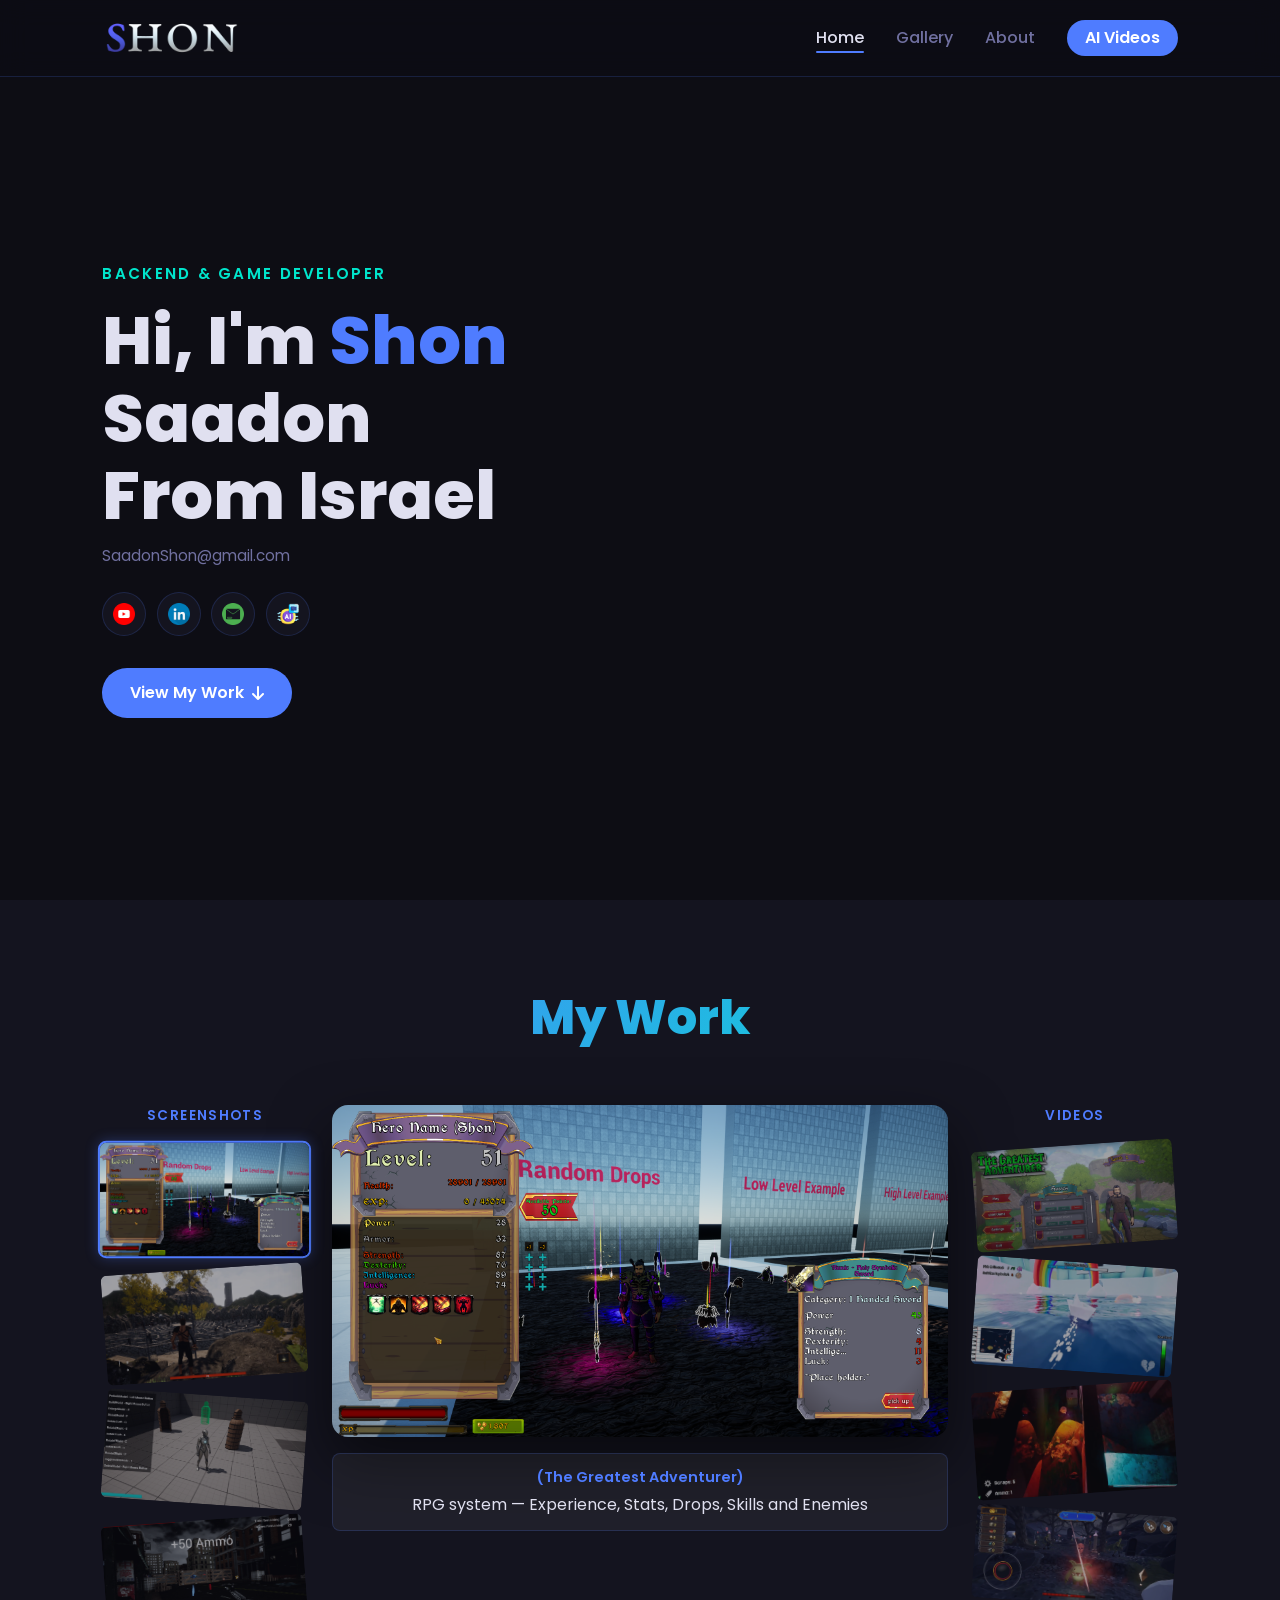
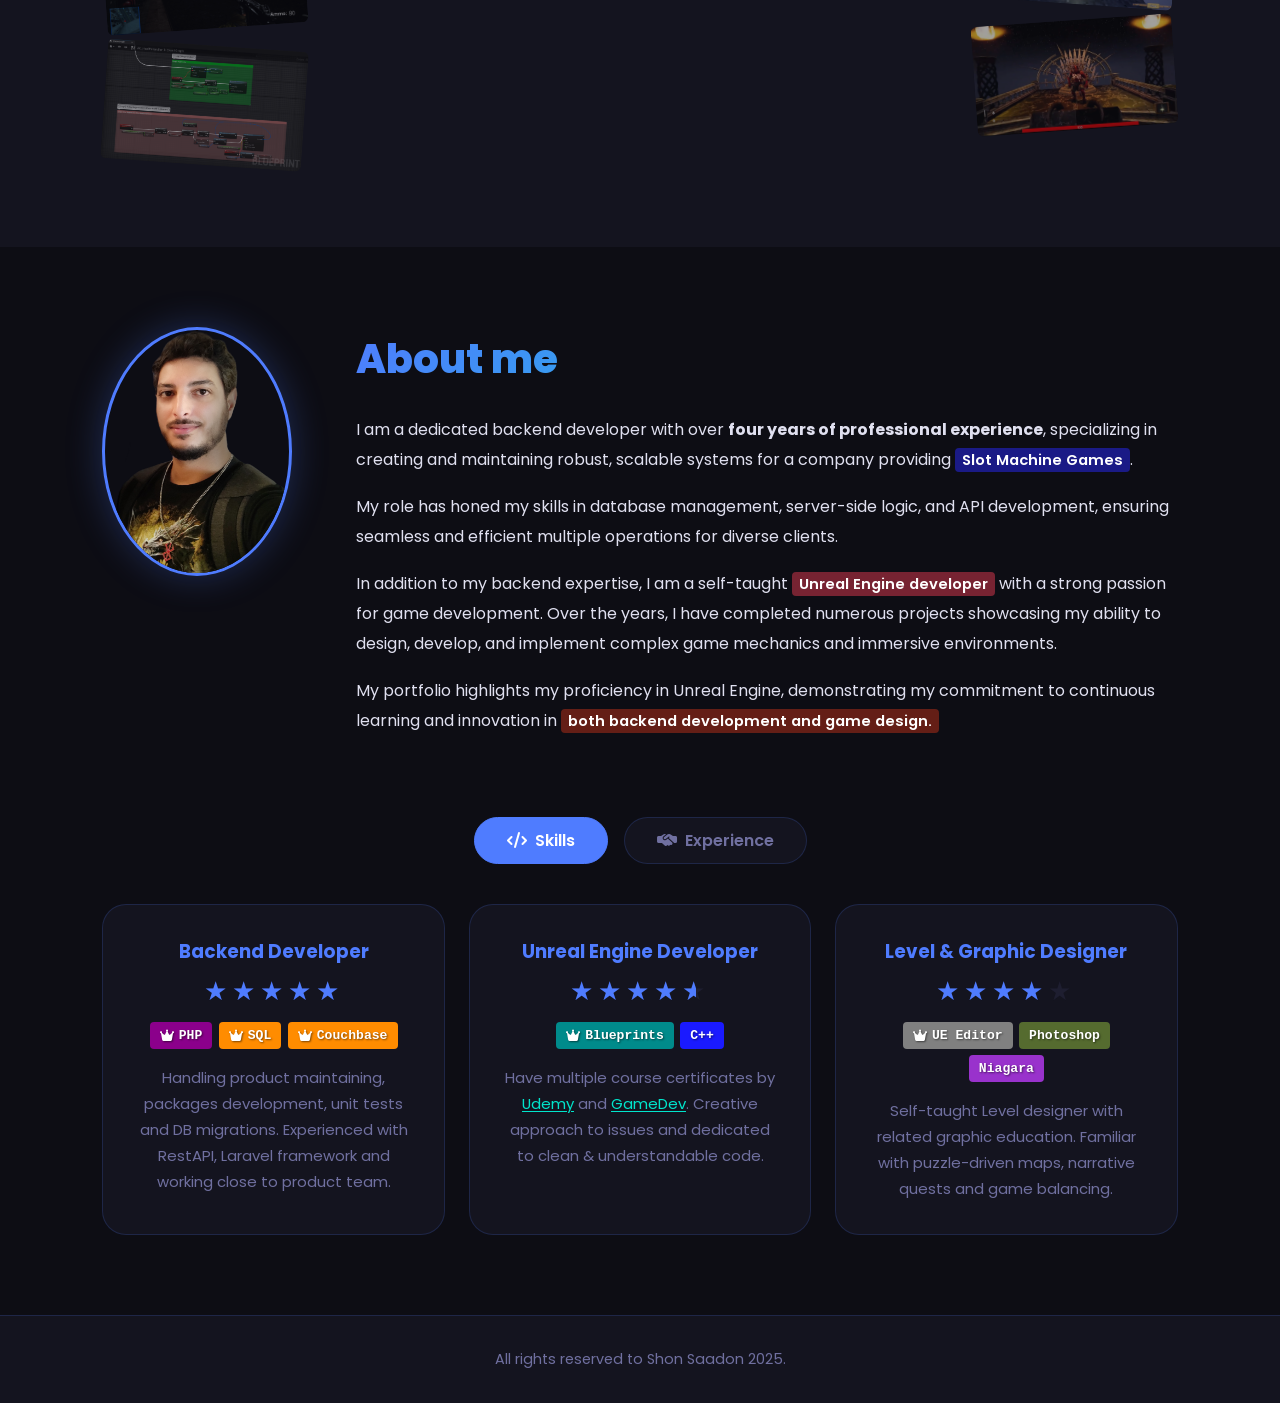
==== V2/index.html @ 9cfc6b33 "Add V2 site: HTML, styles, and scripts Introduce a new V2 version of the site: adds homepage and vid" ====
<!DOCTYPE html>
<html lang="en">
<head>
  <meta charset="UTF-8">
  <meta name="viewport" content="width=device-width, initial-scale=1.0">
  <meta name="description" content="Shon Saadon — Backend & Game Developer from Israel. PHP, SQL, Unreal Engine 5.">
  <meta property="og:title" content="Shon Saadon | Developer">
  <meta property="og:description" content="Backend & Game Developer from Israel. PHP, SQL, UE5.">
  <meta property="og:type" content="website">
  <title>Shon Saadon</title>
  <link rel="icon" href="../images/Shon.png" type="image/png">
  <link rel="preconnect" href="https://fonts.googleapis.com">
  <link rel="preconnect" href="https://fonts.gstatic.com" crossorigin>
  <link rel="stylesheet" href="https://cdnjs.cloudflare.com/ajax/libs/font-awesome/6.5.1/css/all.min.css">
  <link rel="stylesheet" href="styles/tokens.css">
  <link rel="stylesheet" href="styles/base.css">
  <link rel="stylesheet" href="styles/nav.css">
  <link rel="stylesheet" href="styles/main.css">
</head>
<body>

  <!-- ── Navigation ────────────────────────────────────────── -->
  <header class="site-header">
    <nav class="nav">
      <a href="#home" class="nav-logo" aria-label="Home">
        <img src="../images/Shon.png" alt="Shon Saadon">
      </a>
      <ul class="nav-links" id="nav-links">
        <li><a href="#home"    class="nav-link active">Home</a></li>
        <li><a href="#gallery" class="nav-link">Gallery</a></li>
        <li><a href="#about"   class="nav-link">About</a></li>
        <li><a href="videosindex.html" class="nav-link nav-link--cta">AI Videos</a></li>
      </ul>
      <button class="nav-hamburger" id="nav-hamburger" aria-label="Toggle menu" aria-expanded="false">
        <span></span><span></span><span></span>
      </button>
    </nav>
  </header>

  <!-- ── Hero ──────────────────────────────────────────────── -->
  <section class="hero" id="home">
    <div class="hero-bg">
      <video autoplay muted loop playsinline class="hero-video">
        <source src="../videos/portfoliovideo.mp4" type="video/mp4">
      </video>
      <div class="hero-overlay"></div>
    </div>
    <div class="hero-content">
      <p class="hero-tagline">Backend &amp; Game Developer</p>
      <h1>Hi, I'm <span class="highlight">Shon</span> Saadon<br>From Israel</h1>
      <p class="hero-email">SaadonShon@gmail.com</p>
      <div class="hero-links">
        <a href="https://www.youtube.com/channel/UC5xQic2_Pf9E9gQMgsCfifQ"
           target="_blank" rel="noopener" class="hero-social" aria-label="YouTube">
          <img src="../images/youtube.png" alt="">
        </a>
        <a href="https://www.linkedin.com/in/shon-saadon-a71077217/"
           target="_blank" rel="noopener" class="hero-social" aria-label="LinkedIn">
          <img src="../images/social.png" alt="">
        </a>
        <a href="mailto:SaadonShon@gmail.com" class="hero-social" aria-label="Email">
          <img src="../images/email.png" alt="">
        </a>
        <a href="videosindex.html" class="hero-social" aria-label="AI Video Creator">
          <img src="../images/ai.png" alt="">
        </a>
      </div>
      <a href="#gallery" class="btn btn-primary">
        View My Work <i class="fa-solid fa-arrow-down"></i>
      </a>
    </div>
  </section>

  <main>

    <!-- ── Gallery ─────────────────────────────────────────── -->
    <section id="gallery" class="section gallery-section">
      <div class="section-header">
        <h2 class="section-title">My Work</h2>
      </div>
      <div class="gallery">

        <!-- Left: image thumbnails -->
        <div class="gallery-images">
          <h3 class="gallery-col-title">Screenshots</h3>
          <div class="thumb-list">
            <img src="../images/dropsystemandskills.png"
                 alt="Levels &amp; Stats + Drops + Skills"
                 data-caption="&lt;span&gt;(The Greatest Adventurer)&lt;/span&gt;&lt;br&gt;RPG system — Experience, Stats, Drops, Skills and Enemies"
                 class="thumb active-thumb">
            <img src="../images/leveldesign.png"
                 alt="Full Game creation"
                 data-caption="&lt;span&gt;(The Return Of Rakshasa)&lt;/span&gt;&lt;br&gt;Full Game creation include logic and level design"
                 class="thumb">
            <img src="../images/buildingmodule.jpg"
                 alt="Module creation expertise"
                 data-caption="&lt;span&gt;(In Game Build Module)&lt;/span&gt;&lt;br&gt;Module creation expertise with UE guidelines"
                 class="thumb">
            <img src="../images/shooter.jpg"
                 alt="Shooter project"
                 data-caption="&lt;span&gt;(Shooter Minigame)&lt;/span&gt;&lt;br&gt;End to end project with limited timeframe"
                 class="thumb">
            <img src="../images/cleanblueprints.png"
                 alt="Blueprint example"
                 data-caption="&lt;span&gt;(Health Module)&lt;/span&gt;&lt;br&gt;High Blueprint readability and maintainability"
                 class="thumb">
          </div>
        </div>

        <!-- Centre: stage -->
        <div class="gallery-stage">
          <figure id="stage-image">
            <img id="stage-img" src="../images/dropsystemandskills.png" alt="Levels &amp; Stats + Drops + Skills">
            <figcaption id="stage-caption">
              <span>(The Greatest Adventurer)</span>
              RPG system — Experience, Stats, Drops, Skills and Enemies
            </figcaption>
          </figure>
          <iframe id="stage-video" class="stage-hidden" src="" scrolling="no"
                  frameborder="0" allowfullscreen title="Project video"></iframe>
        </div>

        <!-- Right: video thumbnails -->
        <div class="gallery-videos">
          <h3 class="gallery-col-title">Videos</h3>
          <div class="thumb-list">
            <img src="../images/greatestvideo1.png"
                 alt="The Greatest Adventurer"
                 data-embed="https://www.youtube.com/embed/KHVbWNFR2Iw?si=oTSYHnhABgaZOiDu"
                 class="thumb">
            <img src="../images/homesailors.png"
                 alt="GGJ 2025"
                 data-embed="https://www.linkedin.com/embed/feed/update/urn:li:ugcPost:7289190521606987777?compact=1"
                 class="thumb">
            <img src="../images/patrolnomore.png"
                 alt="Patrol mini game"
                 data-embed="https://www.linkedin.com/embed/feed/update/urn:li:ugcPost:7232137525807468544?compact=1"
                 class="thumb">
            <img src="../images/clicker.png"
                 alt="Mobile Clicker game"
                 data-embed="https://www.linkedin.com/embed/feed/update/urn:li:ugcPost:7229507655843610624?compact=1"
                 class="thumb">
            <img src="../images/raksahsavideo2.png"
                 alt="The Return of Rakshasa"
                 data-embed="https://www.youtube.com/embed/f2A1ewqIwRc?si=0_XW1tnY7ojM4NKH"
                 class="thumb">
          </div>
        </div>

      </div>
    </section>

    <!-- ── About ───────────────────────────────────────────── -->
    <section id="about" class="section about-section">

      <div class="about-header">
        <img src="../images/solophoto.png" alt="Shon Saadon" class="about-photo">
        <div class="about-text-block">
          <h2>About me</h2>
          <p class="about-text">
            I am a dedicated backend developer with over <strong>four years of professional experience</strong>,
            specializing in creating and maintaining robust, scalable systems for a company providing
            <span class="label label-code">Slot Machine Games</span>.
          </p>
          <p class="about-text">
            My role has honed my skills in database management, server-side logic, and API development,
            ensuring seamless and efficient multiple operations for diverse clients.
          </p>
          <p class="about-text">
            In addition to my backend expertise, I am a self-taught
            <span class="label label-gamedesign">Unreal Engine developer</span> with a strong passion for
            game development. Over the years, I have completed numerous projects showcasing my ability to
            design, develop, and implement complex game mechanics and immersive environments.
          </p>
          <p class="about-text">
            My portfolio highlights my proficiency in Unreal Engine, demonstrating my commitment to
            continuous learning and innovation in
            <span class="label label-leveldesign">both backend development and game design.</span>
          </p>
        </div>
      </div>

      <!-- Tab buttons -->
      <div class="tabs">
        <button class="tab-btn active" data-tab="skills">
          <i class="fa-solid fa-code"></i> Skills
        </button>
        <button class="tab-btn" data-tab="experience">
          <i class="fa-solid fa-handshake-simple"></i> Experience
        </button>
      </div>

      <!-- Skills tab -->
      <div id="skills" class="tab-content active">
        <div class="skills-grid">

          <article class="skill-card">
            <h3>Backend Developer</h3>
            <div class="stars" style="--rating: 5" aria-label="5 out of 5 stars">★★★★★</div>
            <div class="skill-tags">
              <span class="tag" style="--tag-color: darkmagenta"><i class="fa-solid fa-crown"></i> PHP</span>
              <span class="tag" style="--tag-color: darkorange"><i class="fa-solid fa-crown"></i> SQL</span>
              <span class="tag" style="--tag-color: darkorange"><i class="fa-solid fa-crown"></i> Couchbase</span>
            </div>
            <p>Handling product maintaining, packages development, unit tests and DB migrations.
               Experienced with RestAPI, Laravel framework and working close to product team.</p>
          </article>

          <article class="skill-card">
            <h3>Unreal Engine Developer</h3>
            <div class="stars" style="--rating: 4.5" aria-label="4.5 out of 5 stars">★★★★★</div>
            <div class="skill-tags">
              <span class="tag" style="--tag-color: darkcyan"><i class="fa-solid fa-crown"></i> Blueprints</span>
              <span class="tag" style="--tag-color: #1a1aff">C++</span>
            </div>
            <p>Have multiple course certificates by
               <a href="https://www.udemy.com/" target="_blank" rel="noopener">Udemy</a> and
               <a href="https://www.gamedev.tv/" target="_blank" rel="noopener">GameDev</a>.
               Creative approach to issues and dedicated to clean &amp; understandable code.</p>
          </article>

          <article class="skill-card">
            <h3>Level &amp; Graphic Designer</h3>
            <div class="stars" style="--rating: 4" aria-label="4 out of 5 stars">★★★★★</div>
            <div class="skill-tags">
              <span class="tag" style="--tag-color: grey"><i class="fa-solid fa-crown"></i> UE Editor</span>
              <span class="tag" style="--tag-color: darkolivegreen">Photoshop</span>
              <span class="tag" style="--tag-color: darkorchid">Niagara</span>
            </div>
            <p>Self-taught Level designer with related graphic education.
               Familiar with puzzle-driven maps, narrative quests and game balancing.</p>
          </article>

        </div>
      </div>

      <!-- Experience tab -->
      <div id="experience" class="tab-content">
        <div class="timeline">

          <article class="timeline-item">
            <div class="timeline-icon"><i class="fa-solid fa-location-pin"></i></div>
            <div class="timeline-body">
              <h4>Technion</h4>
              <p class="timeline-role">Software Practitioner</p>
              <p class="timeline-date">10/2020 — 09/2021</p>
              <p>Private lessons in various courses, including Java, React and Boolean.</p>
            </div>
          </article>

          <article class="timeline-item">
            <div class="timeline-icon"><i class="fa-solid fa-location-pin"></i></div>
            <div class="timeline-body">
              <h4>Machava Tova</h4>
              <p class="timeline-role">EcoTech Teacher</p>
              <p class="timeline-date">12/2020 — 08/2021</p>
              <p>Teaching 15–18 year old students JavaScript, HTML and CSS (Ecommerce).</p>
            </div>
          </article>

          <article class="timeline-item">
            <div class="timeline-icon"><i class="fa-solid fa-location-pin"></i></div>
            <div class="timeline-body">
              <h4>Afcon</h4>
              <p class="timeline-role">Simplex Programmer</p>
              <p class="timeline-date">11/2021 — 02/2022</p>
              <p>Building equations for handling fire sensors and flow switches to activate auto extinguishers.</p>
            </div>
          </article>

          <article class="timeline-item">
            <div class="timeline-icon"><i class="fa-solid fa-location-pin"></i></div>
            <div class="timeline-body">
              <h4>Bylith</h4>
              <p class="timeline-role">Backend Developer</p>
              <p class="timeline-date">02/2022 — 09/2024</p>
              <p>PHP backend Developer. Handle databases, server logic, and application integration.</p>
            </div>
          </article>

          <article class="timeline-item timeline-item--current">
            <div class="timeline-icon"><i class="fa-solid fa-location-pin"></i></div>
            <div class="timeline-body">
              <h4>Sciplay</h4>
              <p class="timeline-role">Server Engineer</p>
              <p class="timeline-date">09/2024 — Current <span class="badge-current">Now</span></p>
              <p>Creating features &amp; game logics, endpoints, tools and handling SQL / Couchbase documents.</p>
            </div>
          </article>

          <article class="timeline-item timeline-item--current">
            <div class="timeline-icon"><i class="fa-solid fa-location-pin"></i></div>
            <div class="timeline-body">
              <h4>Freelance</h4>
              <p class="timeline-role">UE5 Developer</p>
              <p class="timeline-date">2020 — Forever <span class="badge-current">Now</span></p>
              <p>Creating what I love.</p>
            </div>
          </article>

        </div>
      </div>

    </section>

  </main>

  <footer class="site-footer">
    <p>All rights reserved to Shon Saadon 2025.</p>
  </footer>

  <script src="script.js"></script>
</body>
</html>
---- V2/styles/tokens.css ----
:root {
  --color-bg:        #0d0d14;
  --color-surface:   #14141f;
  --color-surface-2: #1e1e30;
  --color-border:    rgba(79, 124, 255, 0.18);

  --color-primary:   #4f7cff;
  --color-accent:    #00e5cc;
  --color-highlight: #ff4fcb;

  --color-text:      #e0e0f0;
  --color-muted:     #7070a0;

  --font-sans: 'Poppins', 'Segoe UI', Tahoma, Geneva, Verdana, sans-serif;
  --font-mono: 'Courier New', Courier, monospace;

  --radius-sm:   8px;
  --radius-md:   16px;
  --radius-lg:   24px;
  --radius-full: 9999px;

  --ease:            cubic-bezier(0.4, 0, 0.2, 1);
  --transition:      0.3s var(--ease);
  --transition-slow: 0.6s var(--ease);
}
---- V2/styles/base.css ----
@import url('https://fonts.googleapis.com/css2?family=Poppins:wght@300;400;500;600;700;800;900&display=swap');

*, *::before, *::after {
  margin: 0;
  padding: 0;
  box-sizing: border-box;
}

html { scroll-behavior: smooth; }

body {
  font-family: var(--font-sans);
  background: var(--color-bg);
  color: var(--color-text);
  line-height: 1.6;
  overflow-x: hidden;
}

img { max-width: 100%; display: block; }
a   { color: inherit; text-decoration: none; }

::-webkit-scrollbar { width: 8px; }
::-webkit-scrollbar-track { background: var(--color-bg); }
::-webkit-scrollbar-thumb {
  background: linear-gradient(180deg, var(--color-primary), var(--color-accent));
  border-radius: 4px;
}

:focus-visible {
  outline: 2px solid var(--color-primary);
  outline-offset: 3px;
  border-radius: 2px;
}

@media (prefers-reduced-motion: reduce) {
  *, *::before, *::after {
    animation-duration: 0.01ms !important;
    animation-iteration-count: 1 !important;
    transition-duration: 0.01ms !important;
  }
}

.section {
  padding: 5rem 8%;
}

@media (max-width: 768px) {
  .section { padding: 3rem 5%; }
}

.btn {
  display: inline-flex;
  align-items: center;
  gap: 0.5rem;
  padding: 0.75rem 1.75rem;
  border-radius: var(--radius-full);
  font-family: var(--font-sans);
  font-size: 1rem;
  font-weight: 600;
  cursor: pointer;
  border: none;
  transition: var(--transition);
  text-decoration: none;
}

.btn-primary {
  background: var(--color-primary);
  color: #fff;
}

.btn-primary:hover {
  background: #3d6bff;
  transform: translateY(-2px);
  box-shadow: 0 8px 24px rgba(79, 124, 255, 0.4);
}
---- V2/styles/nav.css ----
.site-header {
  position: fixed;
  top: 0;
  left: 0;
  right: 0;
  z-index: 100;
  background: rgba(13, 13, 20, 0.85);
  backdrop-filter: blur(14px);
  -webkit-backdrop-filter: blur(14px);
  border-bottom: 1px solid var(--color-border);
  transition: var(--transition);
}

.nav {
  display: flex;
  align-items: center;
  justify-content: space-between;
  padding: 0.75rem 8%;
  max-width: 1400px;
  margin: 0 auto;
}

.nav-logo img {
  height: 52px;
  width: auto;
}

.nav-links {
  display: flex;
  list-style: none;
  gap: 2rem;
  align-items: center;
}

.nav-link {
  color: var(--color-muted);
  font-size: 1rem;
  font-weight: 500;
  transition: var(--transition);
  position: relative;
  padding-bottom: 4px;
}

.nav-link::after {
  content: '';
  position: absolute;
  bottom: 0;
  left: 0;
  width: 0;
  height: 2px;
  background: var(--color-primary);
  border-radius: 1px;
  transition: var(--transition);
}

.nav-link:hover,
.nav-link.active {
  color: var(--color-text);
}

.nav-link:hover::after,
.nav-link.active::after {
  width: 100%;
}

.nav-link--cta {
  background: var(--color-primary);
  color: #fff !important;
  padding: 0.4rem 1.1rem;
  border-radius: var(--radius-full);
  font-weight: 600;
}

.nav-link--cta::after { display: none; }

.nav-link--cta:hover {
  background: #3d6bff;
  transform: translateY(-1px);
  box-shadow: 0 4px 14px rgba(79, 124, 255, 0.45);
}

/* Hamburger */
.nav-hamburger {
  display: none;
  flex-direction: column;
  gap: 5px;
  cursor: pointer;
  background: none;
  border: none;
  padding: 6px;
  border-radius: var(--radius-sm);
}

.nav-hamburger span {
  display: block;
  width: 24px;
  height: 2px;
  background: var(--color-text);
  border-radius: 2px;
  transition: var(--transition);
}

.nav-hamburger.open span:nth-child(1) { transform: translateY(7px) rotate(45deg); }
.nav-hamburger.open span:nth-child(2) { opacity: 0; transform: scaleX(0); }
.nav-hamburger.open span:nth-child(3) { transform: translateY(-7px) rotate(-45deg); }

@media (max-width: 768px) {
  .nav-hamburger { display: flex; }

  .nav-links {
    position: absolute;
    top: 100%;
    left: 0;
    right: 0;
    flex-direction: column;
    align-items: flex-start;
    background: rgba(13, 13, 20, 0.97);
    backdrop-filter: blur(20px);
    padding: 1.5rem 8%;
    gap: 1.2rem;
    border-bottom: 1px solid var(--color-border);
    transform: translateY(-12px);
    opacity: 0;
    pointer-events: none;
    transition: var(--transition);
  }

  .nav-links.open {
    transform: translateY(0);
    opacity: 1;
    pointer-events: all;
  }
}
---- V2/styles/main.css ----
/* ============================================================
   HERO
   ============================================================ */
.hero {
  position: relative;
  min-height: 100vh;
  display: flex;
  align-items: center;
  overflow: hidden;
  padding: 0 8%;
}

.hero-bg {
  position: absolute;
  inset: 0;
  z-index: 0;
}

.hero-video {
  position: absolute;
  top: 0;
  right: 0;
  width: 60%;
  height: 100%;
  object-fit: cover;
}

.hero-overlay {
  position: absolute;
  inset: 0;
  background: linear-gradient(
    to right,
    var(--color-bg) 32%,
    rgba(13, 13, 20, 0.7) 58%,
    transparent 100%
  );
}

.hero-content {
  position: relative;
  z-index: 2;
  max-width: 580px;
  padding-top: 5rem;
}

.hero-tagline {
  font-size: 0.95rem;
  color: var(--color-accent);
  font-weight: 600;
  letter-spacing: 0.15em;
  text-transform: uppercase;
  margin-bottom: 1rem;
}

.hero-content h1 {
  font-size: clamp(2.4rem, 5.5vw, 4.2rem);
  font-weight: 800;
  line-height: 1.15;
  margin-bottom: 0.6rem;
}

.highlight { color: var(--color-primary); }

.hero-email {
  font-size: 0.95rem;
  color: var(--color-muted);
  margin-bottom: 1.5rem;
}

.hero-links {
  display: flex;
  gap: 0.65rem;
  margin-bottom: 2rem;
  flex-wrap: wrap;
}

.hero-social {
  display: flex;
  align-items: center;
  justify-content: center;
  width: 44px;
  height: 44px;
  border-radius: 50%;
  background: var(--color-surface);
  border: 1px solid var(--color-border);
  transition: var(--transition);
}

.hero-social img {
  width: 22px;
  height: 22px;
  object-fit: contain;
  display: inline-block;
}

.hero-social:hover {
  border-color: var(--color-primary);
  background: rgba(79, 124, 255, 0.14);
  transform: translateY(-3px);
  box-shadow: 0 8px 20px rgba(79, 124, 255, 0.25);
}

@media (max-width: 768px) {
  .hero {
    justify-content: center;
    text-align: center;
    padding: 0 5%;
  }

  .hero-video {
    width: 100%;
    opacity: 0.25;
  }

  .hero-overlay {
    background: rgba(13, 13, 20, 0.72);
  }

  .hero-links { justify-content: center; }
}

/* ============================================================
   SHARED SECTION HEADER
   ============================================================ */
.section-header {
  text-align: center;
  margin-bottom: 3rem;
}

.section-title {
  font-size: clamp(2rem, 4vw, 3rem);
  font-weight: 800;
  background: linear-gradient(135deg, var(--color-primary), var(--color-accent));
  -webkit-background-clip: text;
  -webkit-text-fill-color: transparent;
  background-clip: text;
}

/* ============================================================
   GALLERY
   ============================================================ */
.gallery-section {
  background: var(--color-surface);
}

.gallery {
  display: grid;
  grid-template-columns: 1fr 3fr 1fr;
  gap: 1.5rem;
  align-items: start;
}

.gallery-col-title {
  text-align: center;
  color: var(--color-primary);
  font-size: 0.85rem;
  font-weight: 600;
  letter-spacing: 0.1em;
  text-transform: uppercase;
  margin-bottom: 1rem;
}

.thumb-list {
  display: flex;
  flex-direction: column;
  gap: 0.75rem;
}

.thumb-list .thumb {
  width: 100%;
  border-radius: var(--radius-sm);
  cursor: pointer;
  transition: var(--transition);
  opacity: 0.6;
  border: 2px solid transparent;
}

.thumb-list:hover .thumb:not(:hover):not(.active-thumb) {
  filter: blur(1px);
  opacity: 0.3;
}

.thumb-list .thumb:hover,
.thumb-list .thumb.active-thumb {
  opacity: 1;
  border-color: var(--color-primary);
  box-shadow: 0 0 12px rgba(79, 124, 255, 0.3);
  transform: rotate(0) scale(1.04) !important;
}

.gallery-images .thumb:nth-child(odd)  { transform: rotate(4deg); }
.gallery-images .thumb:nth-child(even) { transform: rotate(-4deg); }
.gallery-videos .thumb:nth-child(odd)  { transform: rotate(-4deg); }
.gallery-videos .thumb:nth-child(even) { transform: rotate(4deg); }

.gallery-stage {
  position: sticky;
  top: 80px;
  text-align: center;
}

.gallery-stage figure img {
  width: 100%;
  border-radius: var(--radius-md);
  box-shadow: 0 24px 60px rgba(0, 0, 0, 0.55);
}

.gallery-stage figcaption {
  margin-top: 1rem;
  background: rgba(255, 255, 255, 0.05);
  border-radius: var(--radius-sm);
  padding: 0.75rem 1rem;
  font-size: 1rem;
  line-height: 1.6;
  border: 1px solid var(--color-border);
}

.gallery-stage figcaption span {
  color: var(--color-primary);
  font-weight: 600;
  font-size: 0.9em;
  display: block;
  margin-bottom: 0.2rem;
}

.gallery-stage iframe {
  width: 100%;
  height: 600px;
  border-radius: var(--radius-md);
  border: none;
  display: block;
}

.stage-hidden { display: none !important; }

@media (max-width: 900px) {
  .gallery { grid-template-columns: 1fr; }

  .gallery-stage { position: static; }

  .thumb-list {
    flex-direction: row;
    overflow-x: auto;
    gap: 0.5rem;
    padding-bottom: 0.5rem;
    scroll-snap-type: x mandatory;
  }

  .thumb-list .thumb {
    width: 90px;
    flex-shrink: 0;
    scroll-snap-align: start;
    transform: none !important;
  }

  .gallery-stage iframe { height: 400px; }
}

/* ============================================================
   ABOUT
   ============================================================ */
.about-section {
  background: var(--color-bg);
}

.about-header {
  display: grid;
  grid-template-columns: auto 1fr;
  gap: 4rem;
  align-items: start;
  margin-bottom: 4rem;
}

.about-photo {
  width: 190px;
  border-radius: 50%;
  border: 3px solid var(--color-primary);
  box-shadow: 0 0 36px rgba(79, 124, 255, 0.28);
}

.about-text-block h2 {
  font-size: clamp(1.8rem, 3.5vw, 2.5rem);
  font-weight: 800;
  margin-bottom: 1.5rem;
  background: linear-gradient(135deg, var(--color-primary), var(--color-accent));
  -webkit-background-clip: text;
  -webkit-text-fill-color: transparent;
  background-clip: text;
}

.about-text {
  font-size: 1rem;
  line-height: 1.9;
  color: var(--color-text);
  margin-bottom: 1rem;
}

.label {
  display: inline;
  padding: 2px 7px;
  border-radius: 4px;
  font-weight: 600;
  font-size: 0.92em;
  color: #fff;
}
.label-code       { background: rgb(26, 26, 134); }
.label-gamedesign { background: rgb(119, 35, 50); }
.label-leveldesign{ background: rgb(100, 30, 22); }

@media (max-width: 768px) {
  .about-header {
    grid-template-columns: 1fr;
    gap: 2rem;
    text-align: center;
  }
  .about-photo {
    width: 140px;
    margin: 0 auto;
  }
}

/* ============================================================
   TABS
   ============================================================ */
.tabs {
  display: flex;
  justify-content: center;
  gap: 1rem;
  margin-bottom: 2.5rem;
}

.tab-btn {
  padding: 0.65rem 2rem;
  border-radius: var(--radius-full);
  font-family: var(--font-sans);
  font-size: 1rem;
  font-weight: 600;
  cursor: pointer;
  border: 1px solid var(--color-border);
  background: var(--color-surface);
  color: var(--color-muted);
  display: inline-flex;
  align-items: center;
  gap: 0.5rem;
  transition: var(--transition);
}

.tab-btn:hover {
  color: var(--color-text);
  border-color: var(--color-primary);
}

.tab-btn.active {
  background: var(--color-primary);
  color: #fff;
  border-color: var(--color-primary);
}

.tab-content { display: none; }

.tab-content.active {
  display: block;
  animation: tabFadeIn 0.35s var(--ease);
}

@keyframes tabFadeIn {
  from { opacity: 0; transform: translateY(10px); }
  to   { opacity: 1; transform: translateY(0); }
}

/* ============================================================
   SKILLS
   ============================================================ */
.skills-grid {
  display: grid;
  grid-template-columns: repeat(3, 1fr);
  gap: 1.5rem;
}

.skill-card {
  background: var(--color-surface);
  border: 1px solid var(--color-border);
  border-radius: var(--radius-lg);
  padding: 2rem;
  text-align: center;
  transition: var(--transition);
}

.skill-card:hover {
  border-color: var(--color-primary);
  box-shadow: 0 8px 32px rgba(79, 124, 255, 0.14);
  transform: translateY(-5px);
}

.skill-card h3 {
  font-size: 1.15rem;
  font-weight: 700;
  color: var(--color-primary);
  margin-bottom: 0.75rem;
}

/* CSS star rating via clip */
.stars {
  position: relative;
  display: inline-block;
  font-size: 1.6rem;
  letter-spacing: 5px;
  color: var(--color-surface-2);
  margin-bottom: 1.1rem;
  line-height: 1;
}

.stars::after {
  content: '★★★★★';
  position: absolute;
  inset: 0;
  color: var(--color-primary);
  overflow: hidden;
  width: calc(var(--rating) / 5 * 100%);
  white-space: nowrap;
  letter-spacing: inherit;
}

.skill-tags {
  display: flex;
  flex-wrap: wrap;
  justify-content: center;
  gap: 0.4rem;
  margin-bottom: 1rem;
}

.tag {
  display: inline-flex;
  align-items: center;
  gap: 4px;
  padding: 3px 10px;
  border-radius: 4px;
  font-family: var(--font-mono);
  font-size: 0.82rem;
  font-weight: 700;
  color: #fff;
  background: var(--tag-color, #333);
  text-shadow: 1px 1px 2px rgba(0, 0, 0, 0.5);
}

.skill-card > p {
  font-size: 0.93rem;
  color: var(--color-muted);
  line-height: 1.75;
}

.skill-card a {
  color: var(--color-accent);
  text-decoration: underline;
  text-underline-offset: 2px;
}

@media (max-width: 768px) {
  .skills-grid { grid-template-columns: 1fr; }
}

/* ============================================================
   EXPERIENCE TIMELINE
   ============================================================ */
.timeline {
  display: grid;
  grid-template-columns: repeat(3, 1fr);
  gap: 1.5rem;
}

.timeline-item {
  background: var(--color-surface);
  border: 1px solid var(--color-border);
  border-radius: var(--radius-lg);
  padding: 1.5rem;
  transition: var(--transition);
}

.timeline-item:hover {
  border-color: var(--color-primary);
  transform: translateY(-4px);
  box-shadow: 0 8px 24px rgba(79, 124, 255, 0.12);
}

.timeline-item--current {
  border-color: rgba(0, 229, 204, 0.35);
  background: linear-gradient(
    135deg,
    var(--color-surface) 0%,
    rgba(0, 229, 204, 0.05) 100%
  );
}

.timeline-item--current:hover {
  border-color: var(--color-accent);
  box-shadow: 0 8px 24px rgba(0, 229, 204, 0.15);
}

.timeline-icon {
  color: var(--color-primary);
  font-size: 1.1rem;
  margin-bottom: 0.6rem;
}

.timeline-item--current .timeline-icon { color: var(--color-accent); }

.timeline-body h4 {
  font-size: 1.05rem;
  font-weight: 700;
  color: var(--color-primary);
  margin-bottom: 0.2rem;
}

.timeline-item--current .timeline-body h4 { color: var(--color-accent); }

.timeline-role {
  font-size: 0.95rem;
  font-weight: 600;
  color: var(--color-text);
  margin-bottom: 0.2rem;
}

.timeline-date {
  font-size: 0.82rem;
  color: var(--color-muted);
  margin-bottom: 0.6rem;
}

.badge-current {
  display: inline-block;
  background: var(--color-accent);
  color: var(--color-bg);
  font-size: 0.65rem;
  font-weight: 700;
  padding: 1px 7px;
  border-radius: var(--radius-full);
  text-transform: uppercase;
  letter-spacing: 0.06em;
  vertical-align: middle;
  margin-left: 4px;
}

.timeline-body > p:last-child {
  font-size: 0.88rem;
  color: var(--color-muted);
  line-height: 1.65;
}

@media (max-width: 900px) {
  .timeline { grid-template-columns: repeat(2, 1fr); }
}

@media (max-width: 560px) {
  .timeline { grid-template-columns: 1fr; }
}

/* ============================================================
   FOOTER
   ============================================================ */
.site-footer {
  background: var(--color-surface);
  text-align: center;
  padding: 2rem 8%;
  border-top: 1px solid var(--color-border);
  color: var(--color-muted);
  font-size: 0.9rem;
}
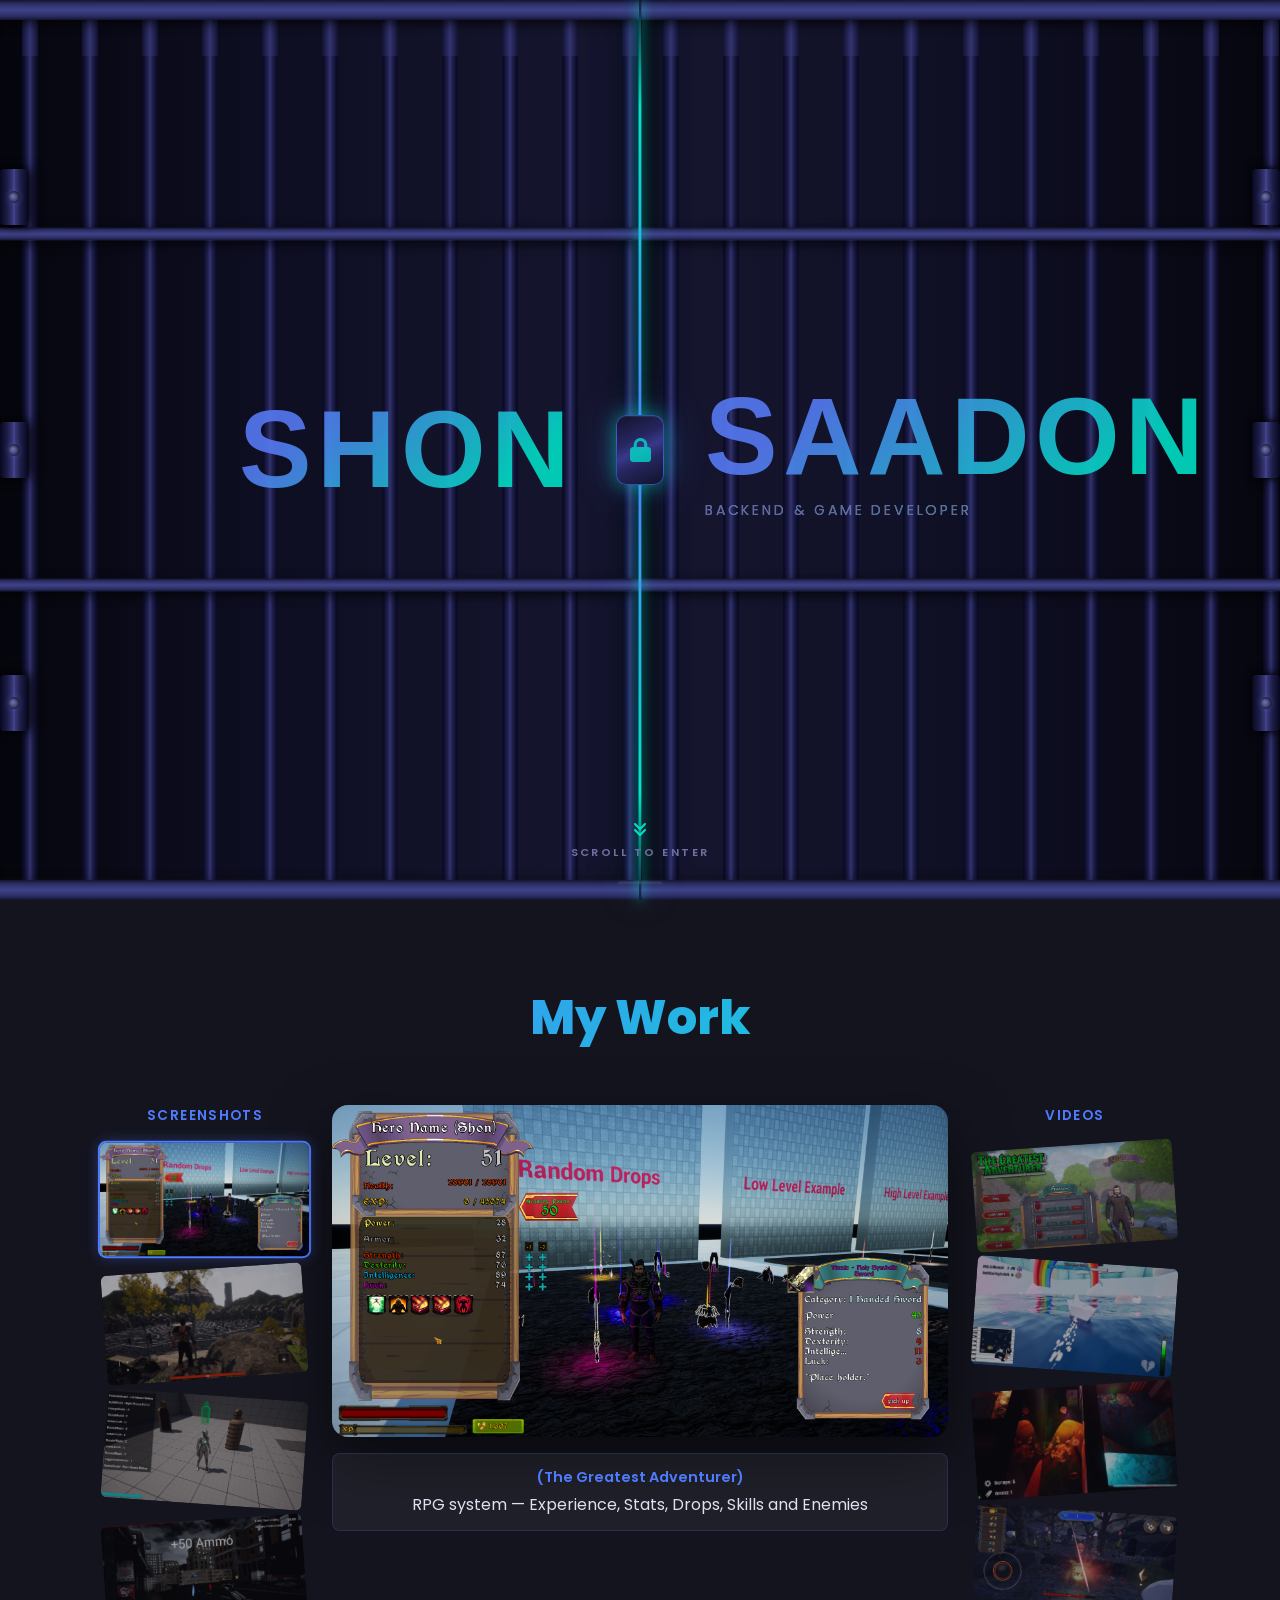
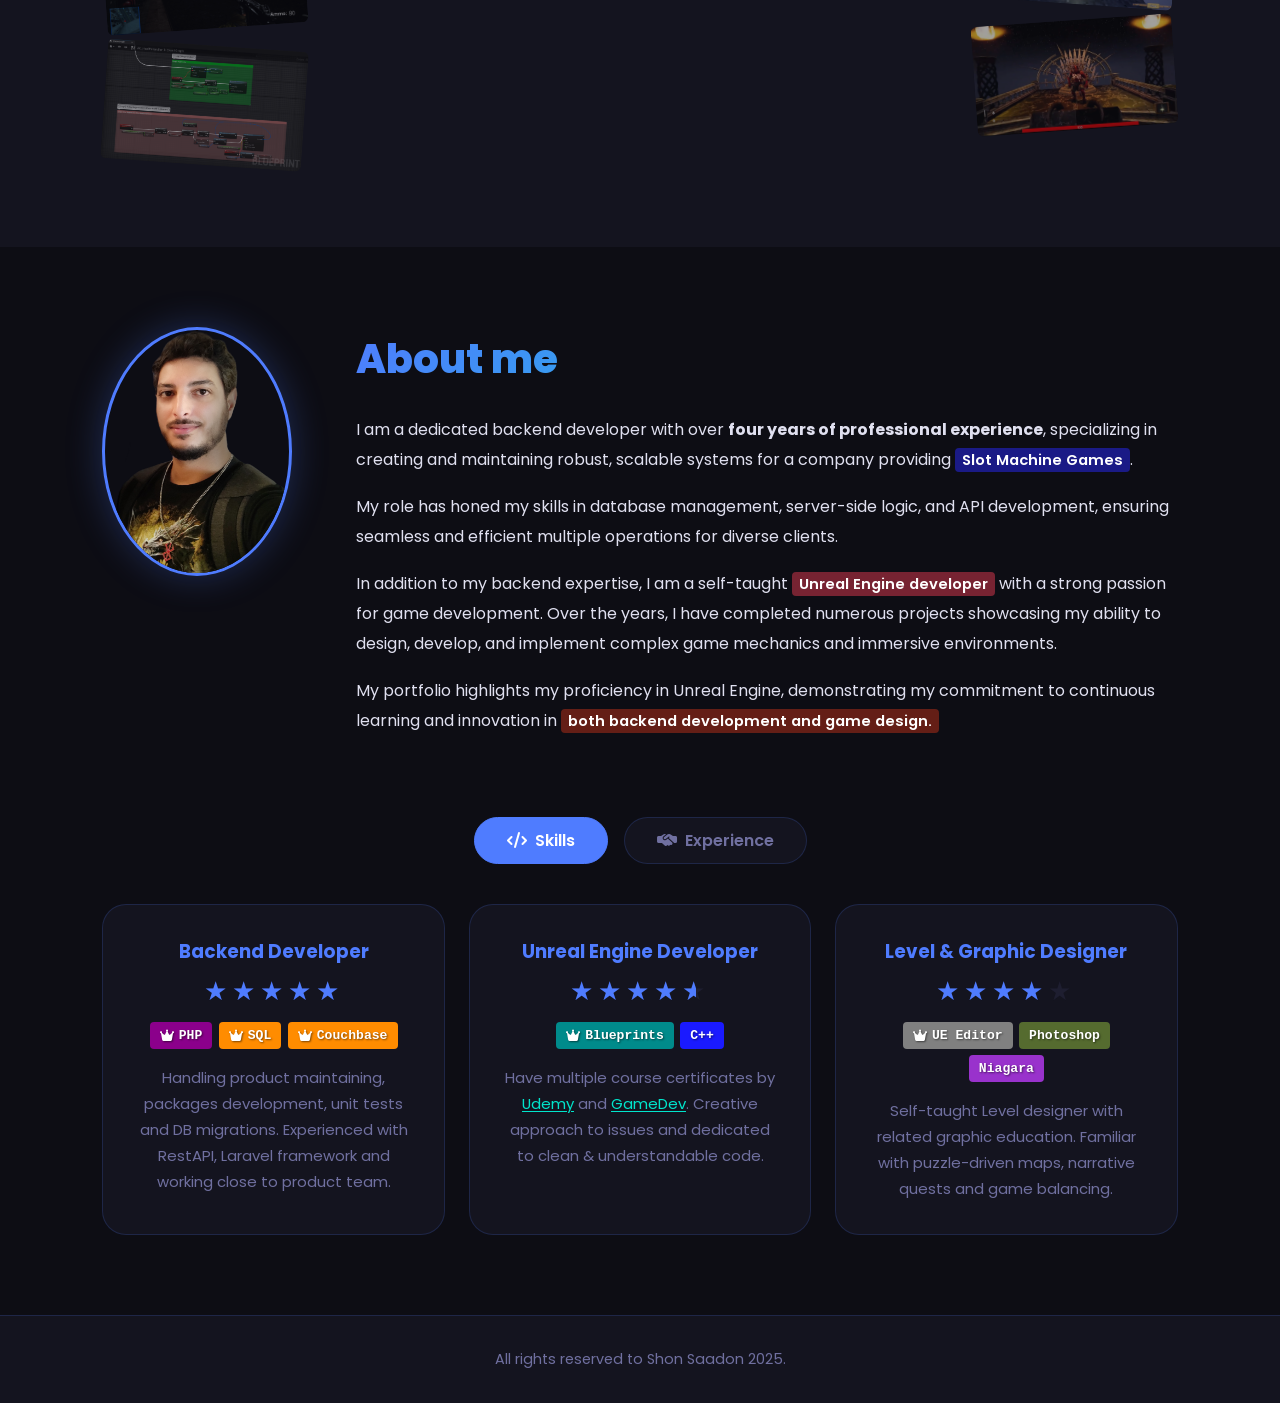
==== commit 717265da: "Add animated gate entry overlay Introduce a full-screen animated "gate" entry UI: add gate markup to" ====
--- a/V2/index.html
+++ b/V2/index.html
@@ -17,7 +17,63 @@
   <link rel="stylesheet" href="styles/nav.css">
   <link rel="stylesheet" href="styles/main.css">
 </head>
-<body>
+<body class="gate-active">
+
+  <!-- ── Gate ──────────────────────────────────────────────── -->
+  <div id="gate" aria-hidden="true">
+
+    <!-- Left door -->
+    <div class="gate-door gate-door--left">
+      <div class="gate-rail gate-rail--top"></div>
+      <div class="gate-rail gate-rail--a"></div>
+      <div class="gate-rail gate-rail--b"></div>
+      <div class="gate-rail gate-rail--bot"></div>
+      <div class="gate-hinges">
+        <div class="gate-hinge"></div>
+        <div class="gate-hinge"></div>
+        <div class="gate-hinge"></div>
+      </div>
+      <div class="gate-label gate-label--left">SHON</div>
+    </div>
+
+    <!-- Right door -->
+    <div class="gate-door gate-door--right">
+      <div class="gate-rail gate-rail--top"></div>
+      <div class="gate-rail gate-rail--a"></div>
+      <div class="gate-rail gate-rail--b"></div>
+      <div class="gate-rail gate-rail--bot"></div>
+      <div class="gate-hinges">
+        <div class="gate-hinge"></div>
+        <div class="gate-hinge"></div>
+        <div class="gate-hinge"></div>
+      </div>
+      <div class="gate-label gate-label--right">
+        <span>SAADON</span>
+        <p>Backend &amp; Game Developer</p>
+      </div>
+    </div>
+
+    <!-- Glowing seam + latch -->
+    <div class="gate-seam"></div>
+    <div class="gate-latch" id="gate-latch">
+      <div class="gate-latch-body">
+        <i class="fa-solid fa-lock"></i>
+      </div>
+    </div>
+
+    <!-- Scroll hint -->
+    <div class="gate-hint">
+      <div class="gate-hint-bar"></div>
+      <i class="fa-solid fa-angles-down"></i>
+      <span>Scroll to enter</span>
+    </div>
+
+    <!-- Progress -->
+    <div class="gate-progress-track">
+      <div class="gate-progress-fill" id="gate-progress-fill"></div>
+    </div>
+
+  </div>
 
   <!-- ── Navigation ────────────────────────────────────────── -->
   <header class="site-header">
--- a/V2/styles/main.css
+++ b/V2/styles/main.css
@@ -1,3 +1,372 @@
+/* ============================================================
+   GATE
+   ============================================================ */
+#gate {
+  position: fixed;
+  inset: 0;
+  z-index: 500;
+  display: flex;
+  perspective: 1800px;
+  cursor: ns-resize;
+}
+
+/* ── Doors ─────────────────────────────────────────────────── */
+.gate-door {
+  position: relative;
+  flex: 1;
+  height: 100%;
+  will-change: transform;
+  backface-visibility: hidden;
+  overflow: hidden;
+}
+
+.gate-door--left {
+  background: linear-gradient(90deg, #06060e 0%, #0e0e22 40%, #161630 100%);
+  transform-origin: left center;
+  border-right: 1px solid rgba(45, 50, 95, 0.5);
+  box-shadow: inset -12px 0 30px rgba(0, 0, 0, 0.9);
+}
+
+.gate-door--right {
+  background: linear-gradient(90deg, #161630 0%, #0e0e22 60%, #06060e 100%);
+  transform-origin: right center;
+  border-left: 1px solid rgba(45, 50, 95, 0.5);
+  box-shadow: inset 12px 0 30px rgba(0, 0, 0, 0.9);
+}
+
+/* Vertical iron bars via repeating gradient */
+.gate-door::before {
+  content: '';
+  position: absolute;
+  inset: 0;
+  background: repeating-linear-gradient(
+    90deg,
+    transparent               0px,
+    transparent               22px,
+    rgba(8,  8,  30, 0.95)   22px,
+    rgba(18, 18, 52, 1)      25px,
+    rgba(34, 34, 82, 1)      28px,
+    rgba(52, 52, 112, 1)     30px,   /* bar center highlight */
+    rgba(34, 34, 82, 1)      32px,
+    rgba(18, 18, 52, 1)      35px,
+    rgba(8,  8,  30, 0.95)   38px,
+    transparent               38px,
+    transparent               60px
+  );
+  pointer-events: none;
+  z-index: 1;
+}
+
+/* Top spear tips — a second bar-aligned gradient clipped to a zigzag */
+.gate-door::after {
+  content: '';
+  position: absolute;
+  top: 0;
+  left: 0;
+  right: 0;
+  height: 56px;
+  background: repeating-linear-gradient(
+    90deg,
+    transparent               0px,
+    transparent               22px,
+    rgba(18, 18, 52, 1)      22px,
+    rgba(52, 52, 112, 1)     30px,
+    rgba(18, 18, 52, 1)      38px,
+    transparent               38px,
+    transparent               60px
+  );
+  /* Zigzag clip that creates pointed spear tips at the top of each bar */
+  clip-path: polygon(
+     0%  100%,  0%  40%,  3.3% 0%,  6.7%  40%,
+     6.7% 100%, 6.7% 40%, 10%  0%,  13.3% 40%,
+    13.3% 100%, 13.3% 40%, 16.7% 0%, 20%   40%,
+    20%  100%, 20%   40%, 23.3% 0%,  26.7% 40%,
+    26.7% 100%, 26.7% 40%, 30%  0%,  33.3% 40%,
+    33.3% 100%, 33.3% 40%, 36.7% 0%, 40%   40%,
+    40%  100%, 40%   40%, 43.3% 0%,  46.7% 40%,
+    46.7% 100%, 46.7% 40%, 50%  0%,  53.3% 40%,
+    53.3% 100%, 53.3% 40%, 56.7% 0%, 60%   40%,
+    60%  100%, 60%   40%, 63.3% 0%,  66.7% 40%,
+    66.7% 100%, 66.7% 40%, 70%  0%,  73.3% 40%,
+    73.3% 100%, 73.3% 40%, 76.7% 0%, 80%   40%,
+    80%  100%, 80%   40%, 83.3% 0%,  86.7% 40%,
+    86.7% 100%, 86.7% 40%, 90%  0%,  93.3% 40%,
+    93.3% 100%, 93.3% 40%, 96.7% 0%, 100%  40%,
+    100% 100%
+  );
+  pointer-events: none;
+  z-index: 2;
+}
+
+/* ── Horizontal rails ──────────────────────────────────────── */
+.gate-rail {
+  position: absolute;
+  left: 0;
+  right: 0;
+  background: linear-gradient(
+    180deg,
+    rgba(20, 20, 50, 0.95) 0%,
+    rgba(44, 46, 100, 1)  20%,
+    rgba(64, 66, 138, 1)  50%,
+    rgba(44, 46, 100, 1)  80%,
+    rgba(20, 20, 50, 0.95) 100%
+  );
+  box-shadow: 0 3px 12px rgba(0, 0, 0, 0.75), 0 -1px 3px rgba(255,255,255,0.03);
+  z-index: 3;
+}
+
+.gate-rail--top  { top: 0;      height: 20px; }
+.gate-rail--bot  { bottom: 0;   height: 20px; }
+.gate-rail--a    { top: 26%;    height: 13px; transform: translateY(-50%); }
+.gate-rail--b    { top: 65%;    height: 13px; transform: translateY(-50%); }
+
+/* ── Hinges ────────────────────────────────────────────────── */
+.gate-hinges {
+  position: absolute;
+  top: 0;
+  bottom: 0;
+  width: 28px;
+  display: flex;
+  flex-direction: column;
+  justify-content: space-around;
+  padding: 70px 0;
+  z-index: 5;
+}
+
+.gate-door--left  .gate-hinges { left:  0; }
+.gate-door--right .gate-hinges { right: 0; }
+
+.gate-hinge {
+  width: 28px;
+  height: 56px;
+  background: linear-gradient(
+    90deg,
+    #080820 0%,
+    #1c1c44 25%,
+    #363674 45%,
+    #484898 50%,
+    #363674 55%,
+    #1c1c44 75%,
+    #080820 100%
+  );
+  border-radius: 4px;
+  box-shadow: 4px 0 12px rgba(0,0,0,0.9), -1px 0 5px rgba(0,0,0,0.7);
+  position: relative;
+}
+
+/* Hinge bolt */
+.gate-hinge::after {
+  content: '';
+  position: absolute;
+  width: 12px;
+  height: 12px;
+  border-radius: 50%;
+  background: radial-gradient(circle at 36% 34%, #8080cc, #181836);
+  top: 50%;
+  left: 50%;
+  transform: translate(-50%, -50%);
+  box-shadow: inset 0 1px 4px rgba(0,0,0,0.9), 0 0 6px rgba(79,124,255,0.3);
+}
+
+/* ── Name labels ───────────────────────────────────────────── */
+.gate-label {
+  position: absolute;
+  top: 50%;
+  transform: translateY(-50%);
+  font-size: clamp(2.8rem, 8.5vw, 8rem);
+  font-weight: 900;
+  letter-spacing: 0.05em;
+  line-height: 1;
+  background: linear-gradient(140deg, #5577ee 20%, #00d9c0 80%);
+  -webkit-background-clip: text;
+  -webkit-text-fill-color: transparent;
+  background-clip: text;
+  user-select: none;
+  z-index: 6;
+  opacity: 0.92;
+}
+
+.gate-label--left  { right: 5vw; text-align: right; }
+
+.gate-label--right {
+  left: 5vw;
+  display: flex;
+  flex-direction: column;
+}
+
+.gate-label--right p {
+  font-size: clamp(0.6rem, 1.2vw, 0.88rem);
+  -webkit-text-fill-color: var(--color-muted);
+  color: var(--color-muted);
+  letter-spacing: 0.2em;
+  text-transform: uppercase;
+  margin-top: 0.7rem;
+  font-weight: 400;
+}
+
+/* ── Center seam glow ──────────────────────────────────────── */
+.gate-seam {
+  position: absolute;
+  left: 50%;
+  top: 0;
+  width: 3px;
+  height: 100%;
+  transform: translateX(-50%);
+  background: linear-gradient(
+    180deg,
+    transparent 0%,
+    #00e5cc     12%,
+    #4f7cff     50%,
+    #00e5cc     88%,
+    transparent 100%
+  );
+  box-shadow:
+    0 0 12px rgba(0, 229, 204, 0.9),
+    0 0 32px rgba(0, 229, 204, 0.5),
+    0 0 65px rgba(79, 124, 255, 0.25);
+  animation: seam-pulse 2s ease infinite;
+  pointer-events: none;
+  z-index: 8;
+}
+
+@keyframes seam-pulse {
+  0%, 100% { opacity: 0.85; }
+  50% {
+    opacity: 1;
+    box-shadow: 0 0 20px rgba(0,229,204,1), 0 0 50px rgba(0,229,204,0.6);
+  }
+}
+
+/* ── Center latch ──────────────────────────────────────────── */
+.gate-latch {
+  position: absolute;
+  top: 50%;
+  left: 50%;
+  transform: translate(-50%, -50%);
+  pointer-events: none;
+  z-index: 10;
+}
+
+.gate-latch-body {
+  width: 48px;
+  height: 70px;
+  background: linear-gradient(
+    155deg,
+    #12122c 0%,
+    #262660 35%,
+    #38388a 50%,
+    #262660 65%,
+    #12122c 100%
+  );
+  border-radius: 10px;
+  border: 1px solid rgba(79, 124, 255, 0.55);
+  display: flex;
+  align-items: center;
+  justify-content: center;
+  box-shadow:
+    0 0 20px rgba(0, 229, 204, 0.5),
+    0 0 44px rgba(79, 124, 255, 0.3),
+    inset 0 1px 0 rgba(255,255,255,0.08);
+  animation: latch-pulse 2s ease infinite;
+}
+
+.gate-latch-body i {
+  font-size: 1.5rem;
+  color: rgba(0, 229, 204, 0.75);
+}
+
+@keyframes latch-pulse {
+  0%, 100% {
+    box-shadow: 0 0 20px rgba(0,229,204,0.5), 0 0 44px rgba(79,124,255,0.3);
+  }
+  50% {
+    box-shadow: 0 0 30px rgba(0,229,204,0.85), 0 0 65px rgba(79,124,255,0.5);
+  }
+}
+
+/* ── Scroll hint ───────────────────────────────────────────── */
+.gate-hint {
+  position: absolute;
+  bottom: 2.4rem;
+  left: 50%;
+  transform: translateX(-50%);
+  display: flex;
+  flex-direction: column;
+  align-items: center;
+  gap: 0.45rem;
+  pointer-events: none;
+  z-index: 9;
+  white-space: nowrap;
+}
+
+.gate-hint-bar {
+  width: 1px;
+  height: 36px;
+  background: linear-gradient(180deg, rgba(0,229,204,0.9), transparent);
+  animation: bar-fall 1.9s ease infinite;
+}
+
+@keyframes bar-fall {
+  0%   { transform: scaleY(0); transform-origin: top;    opacity: 0; }
+  40%  { transform: scaleY(1); transform-origin: top;    opacity: 1; }
+  60%  { transform: scaleY(1); transform-origin: bottom; opacity: 1; }
+  100% { transform: scaleY(0); transform-origin: bottom; opacity: 0; }
+}
+
+.gate-hint i {
+  color: var(--color-accent);
+  font-size: 1rem;
+  animation: hint-bounce 1.9s ease infinite;
+}
+
+.gate-hint span {
+  color: var(--color-muted);
+  font-size: 0.7rem;
+  font-weight: 600;
+  letter-spacing: 0.22em;
+  text-transform: uppercase;
+}
+
+@keyframes hint-bounce {
+  0%, 100% { transform: translateY(0);   opacity: 0.8; }
+  50%       { transform: translateY(4px); opacity: 1;   }
+}
+
+/* ── Progress bar ──────────────────────────────────────────── */
+.gate-progress-track {
+  position: absolute;
+  bottom: 1rem;
+  left: 50%;
+  transform: translateX(-50%);
+  width: 44px;
+  height: 3px;
+  background: rgba(255,255,255,0.07);
+  border-radius: 2px;
+  overflow: hidden;
+  z-index: 9;
+}
+
+.gate-progress-fill {
+  height: 100%;
+  width: 0%;
+  background: linear-gradient(90deg, var(--color-primary), var(--color-accent));
+  border-radius: 2px;
+}
+
+/* ── Nav hidden until gate opens ───────────────────────────── */
+body.gate-active .site-header {
+  opacity: 0;
+  pointer-events: none;
+  transition: none;
+}
+
+@media (max-width: 500px) {
+  .gate-label           { font-size: clamp(2rem, 13vw, 4rem); }
+  .gate-label--right p  { display: none; }
+  .gate-hinge           { width: 20px; height: 40px; }
+  .gate-hinges          { padding: 50px 0; width: 20px; }
+}
+
 /* ============================================================
    HERO
    ============================================================ */
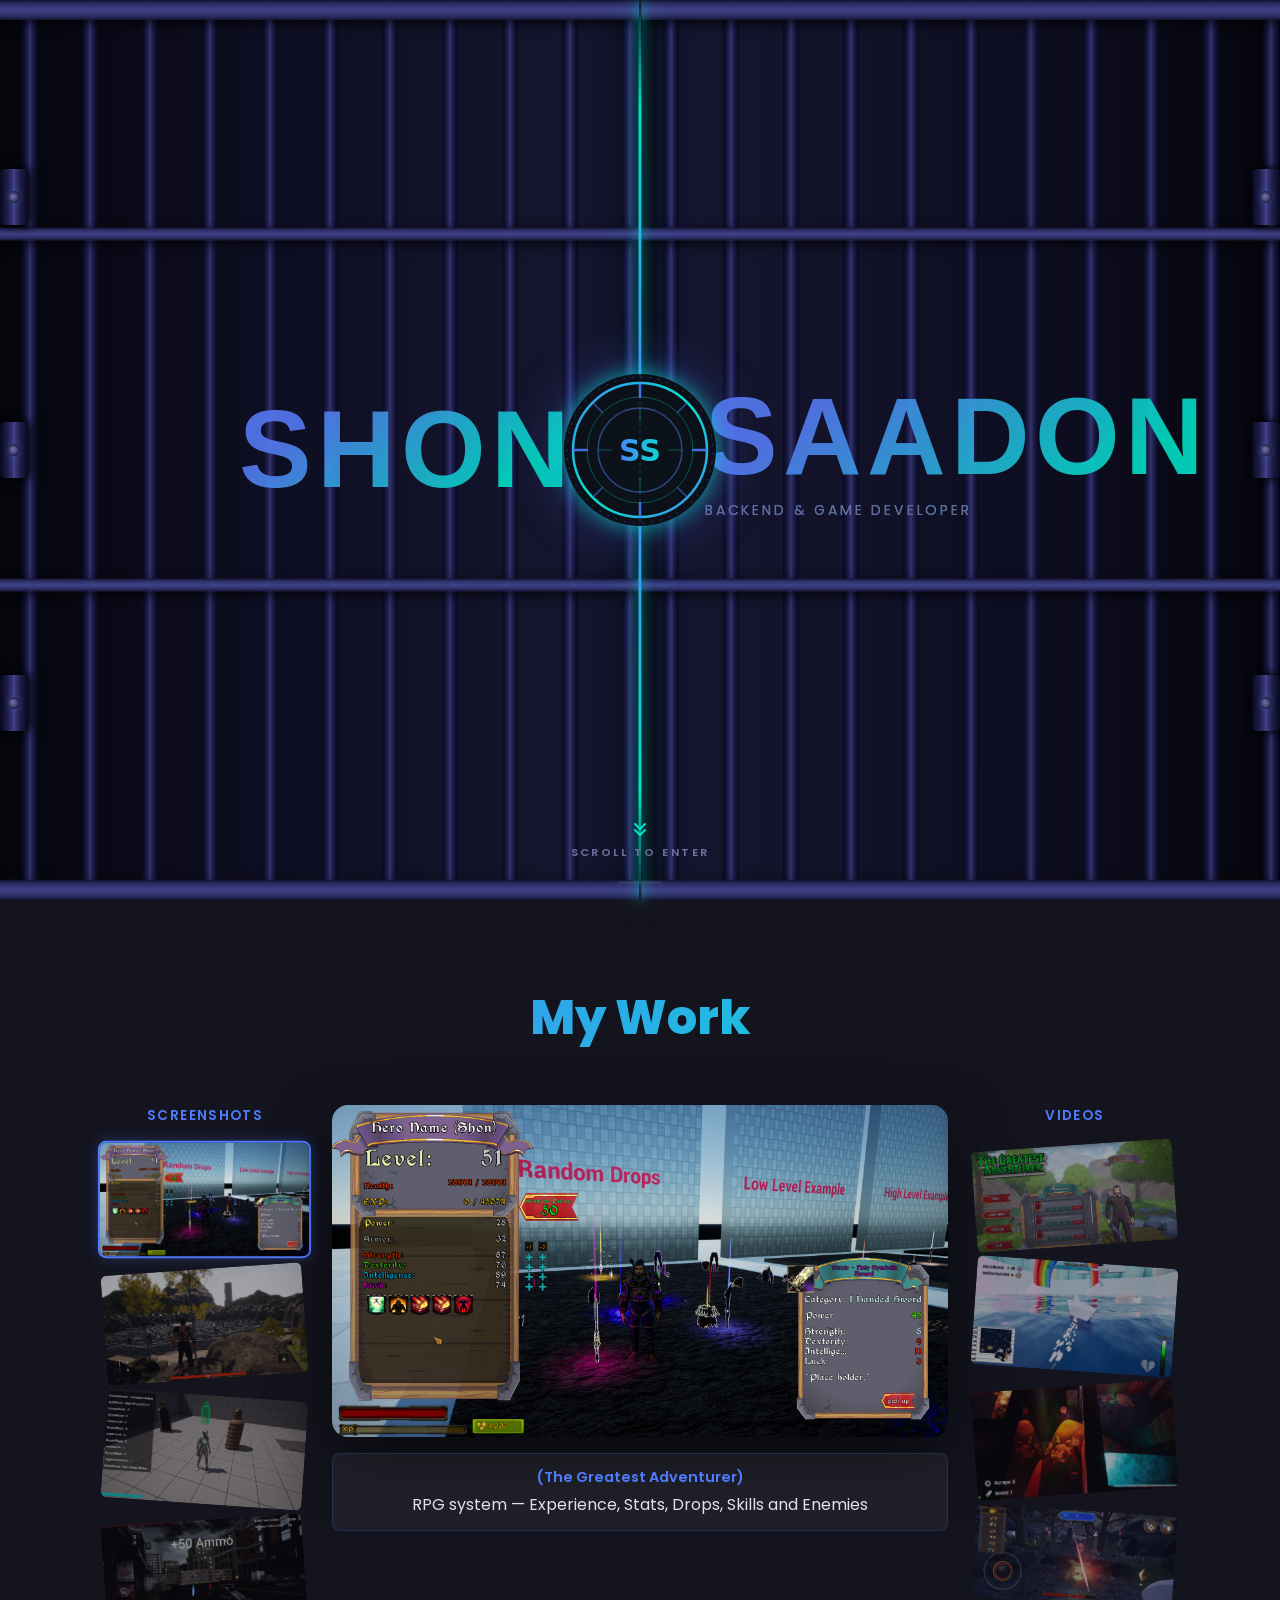
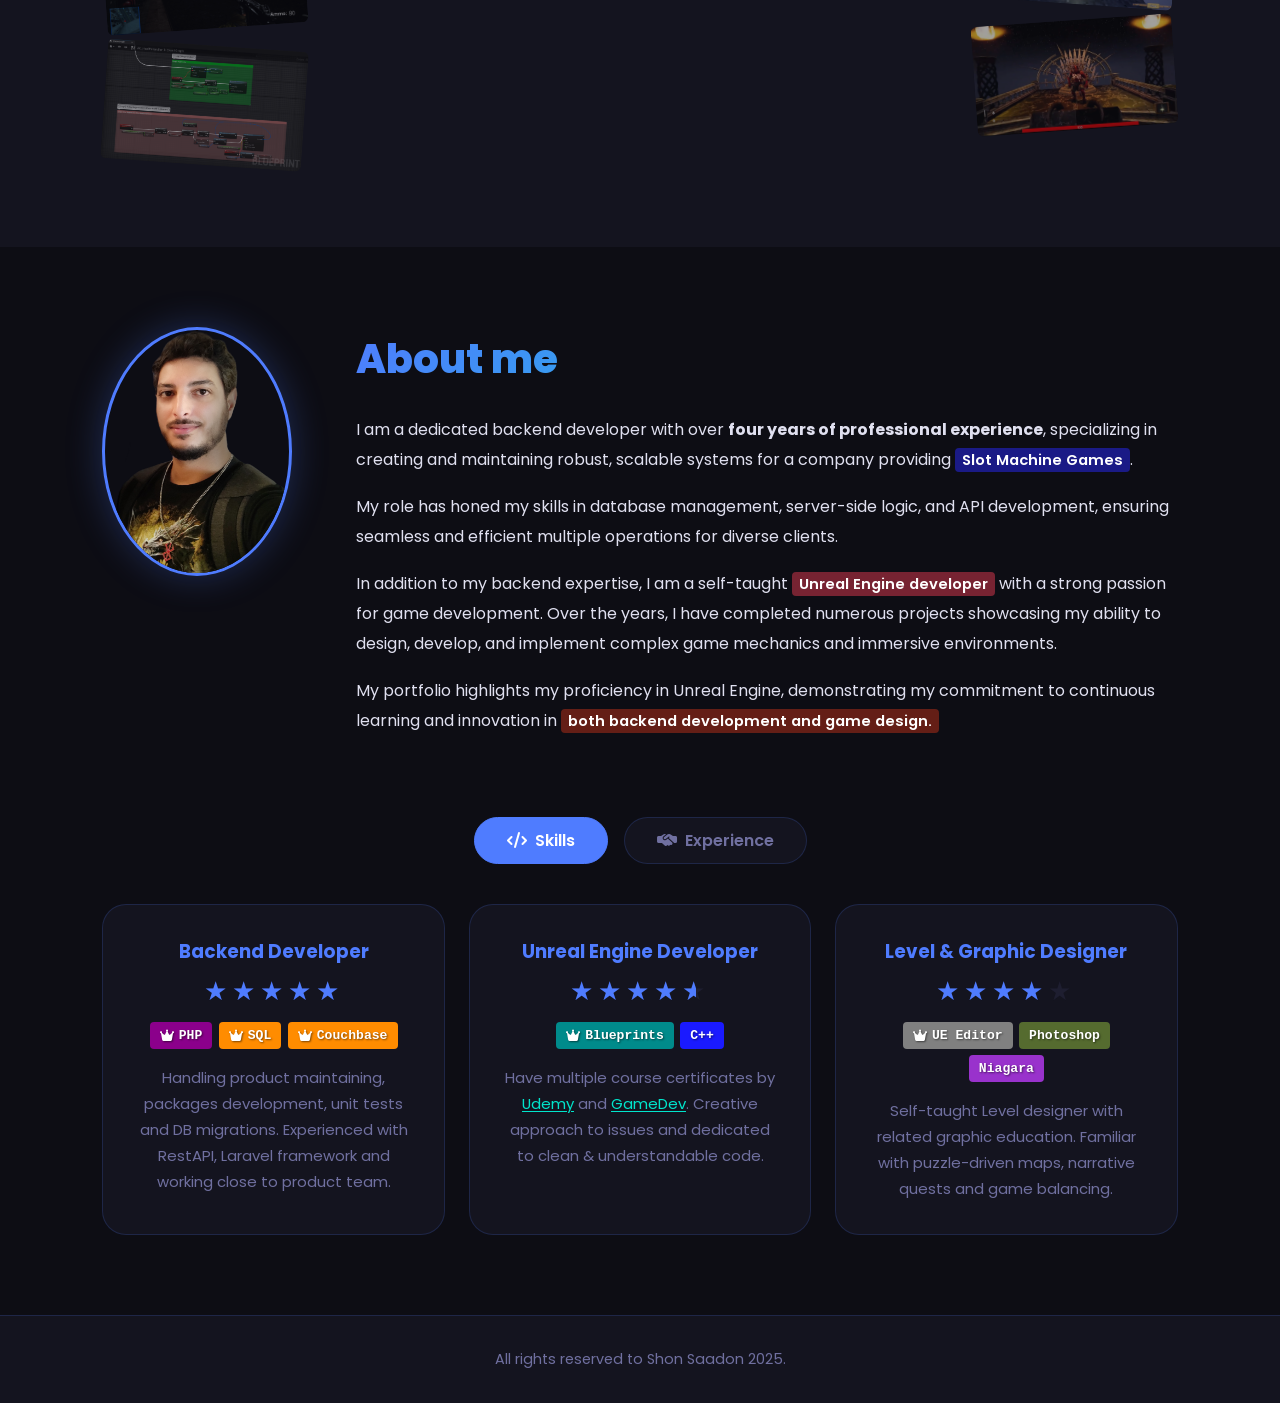
==== commit 6181d762: "Add seal and sparks; remove center latch Replace the center latch with a decorative SVG seal and a s" ====
--- a/V2/index.html
+++ b/V2/index.html
@@ -53,13 +53,61 @@
       </div>
     </div>
 
-    <!-- Glowing seam + latch -->
+    <!-- Glowing seam -->
     <div class="gate-seam"></div>
-    <div class="gate-latch" id="gate-latch">
-      <div class="gate-latch-body">
-        <i class="fa-solid fa-lock"></i>
-      </div>
-    </div>
+
+    <!-- Seal emblem -->
+    <div class="gate-seal" id="gate-seal">
+      <svg width="160" height="160" viewBox="0 0 160 160" fill="none" xmlns="http://www.w3.org/2000/svg">
+        <!-- Dark fill -->
+        <circle cx="80" cy="80" r="76" fill="rgba(13,13,20,0.96)"/>
+        <!-- Outer dashed ring -->
+        <circle cx="80" cy="80" r="73" stroke="rgba(79,124,255,0.38)" stroke-width="1" stroke-dasharray="2 7" transform="rotate(-90 80 80)"/>
+        <!-- Main outer ring -->
+        <circle cx="80" cy="80" r="67" stroke="url(#sealRing)" stroke-width="2.5"/>
+        <!-- Middle ring -->
+        <circle cx="80" cy="80" r="53" stroke="rgba(0,229,204,0.32)" stroke-width="1"/>
+        <!-- Inner ring -->
+        <circle cx="80" cy="80" r="42" stroke="rgba(79,124,255,0.5)" stroke-width="1.5"/>
+        <!-- Cardinal ticks  r=53 → r=67 -->
+        <line x1="80"  y1="13"  x2="80"  y2="27"  stroke="rgba(79,124,255,0.85)" stroke-width="2.5" stroke-linecap="round"/>
+        <line x1="147" y1="80"  x2="133" y2="80"  stroke="rgba(79,124,255,0.85)" stroke-width="2.5" stroke-linecap="round"/>
+        <line x1="80"  y1="147" x2="80"  y2="133" stroke="rgba(79,124,255,0.85)" stroke-width="2.5" stroke-linecap="round"/>
+        <line x1="13"  y1="80"  x2="27"  y2="80"  stroke="rgba(79,124,255,0.85)" stroke-width="2.5" stroke-linecap="round"/>
+        <!-- Diagonal ticks  r=53 → r=67 -->
+        <line x1="117.5" y1="42.5"  x2="127.4" y2="32.6"  stroke="rgba(79,124,255,0.52)" stroke-width="1.5" stroke-linecap="round"/>
+        <line x1="117.5" y1="117.5" x2="127.4" y2="127.4" stroke="rgba(79,124,255,0.52)" stroke-width="1.5" stroke-linecap="round"/>
+        <line x1="42.5"  y1="117.5" x2="32.6"  y2="127.4" stroke="rgba(79,124,255,0.52)" stroke-width="1.5" stroke-linecap="round"/>
+        <line x1="42.5"  y1="42.5"  x2="32.6"  y2="32.6"  stroke="rgba(79,124,255,0.52)" stroke-width="1.5" stroke-linecap="round"/>
+        <!-- Inner crosshairs  r=42 → r=28 -->
+        <line x1="80"  y1="38" x2="80"  y2="52" stroke="rgba(0,229,204,0.32)" stroke-width="1"/>
+        <line x1="122" y1="80" x2="108" y2="80" stroke="rgba(0,229,204,0.32)" stroke-width="1"/>
+        <line x1="80"  y1="122" x2="80" y2="108" stroke="rgba(0,229,204,0.32)" stroke-width="1"/>
+        <line x1="38"  y1="80" x2="52"  y2="80" stroke="rgba(0,229,204,0.32)" stroke-width="1"/>
+        <!-- Monogram -->
+        <text x="80" y="91" text-anchor="middle"
+              font-family="Poppins,system-ui,sans-serif"
+              font-weight="900" font-size="30"
+              fill="url(#sealText)">SS</text>
+        <!-- Vertical crack hint -->
+        <line x1="80" y1="4"   x2="80" y2="74"  stroke="rgba(0,229,204,0.22)" stroke-width="1" stroke-dasharray="3 4"/>
+        <line x1="80" y1="86"  x2="80" y2="156" stroke="rgba(0,229,204,0.22)" stroke-width="1" stroke-dasharray="3 4"/>
+        <defs>
+          <linearGradient id="sealRing" x1="0" y1="0" x2="160" y2="160" gradientUnits="userSpaceOnUse">
+            <stop offset="0%"   stop-color="#4f7cff"/>
+            <stop offset="50%"  stop-color="#00e5cc"/>
+            <stop offset="100%" stop-color="#4f7cff"/>
+          </linearGradient>
+          <linearGradient id="sealText" x1="55" y1="0" x2="105" y2="0" gradientUnits="userSpaceOnUse">
+            <stop offset="0%"   stop-color="#4f7cff"/>
+            <stop offset="100%" stop-color="#00e5cc"/>
+          </linearGradient>
+        </defs>
+      </svg>
+    </div>
+
+    <!-- Spark container (populated by JS) -->
+    <div id="gate-sparks" class="gate-sparks"></div>
 
     <!-- Scroll hint -->
     <div class="gate-hint">
--- a/V2/styles/main.css
+++ b/V2/styles/main.css
@@ -6,7 +6,6 @@
   inset: 0;
   z-index: 500;
   display: flex;
-  perspective: 1800px;
   cursor: ns-resize;
 }
 
@@ -16,20 +15,17 @@
   flex: 1;
   height: 100%;
   will-change: transform;
-  backface-visibility: hidden;
   overflow: hidden;
 }
 
 .gate-door--left {
   background: linear-gradient(90deg, #06060e 0%, #0e0e22 40%, #161630 100%);
-  transform-origin: left center;
   border-right: 1px solid rgba(45, 50, 95, 0.5);
   box-shadow: inset -12px 0 30px rgba(0, 0, 0, 0.9);
 }
 
 .gate-door--right {
   background: linear-gradient(90deg, #161630 0%, #0e0e22 60%, #06060e 100%);
-  transform-origin: right center;
   border-left: 1px solid rgba(45, 50, 95, 0.5);
   box-shadow: inset 12px 0 30px rgba(0, 0, 0, 0.9);
 }
@@ -57,46 +53,6 @@
   z-index: 1;
 }
 
-/* Top spear tips — a second bar-aligned gradient clipped to a zigzag */
-.gate-door::after {
-  content: '';
-  position: absolute;
-  top: 0;
-  left: 0;
-  right: 0;
-  height: 56px;
-  background: repeating-linear-gradient(
-    90deg,
-    transparent               0px,
-    transparent               22px,
-    rgba(18, 18, 52, 1)      22px,
-    rgba(52, 52, 112, 1)     30px,
-    rgba(18, 18, 52, 1)      38px,
-    transparent               38px,
-    transparent               60px
-  );
-  /* Zigzag clip that creates pointed spear tips at the top of each bar */
-  clip-path: polygon(
-     0%  100%,  0%  40%,  3.3% 0%,  6.7%  40%,
-     6.7% 100%, 6.7% 40%, 10%  0%,  13.3% 40%,
-    13.3% 100%, 13.3% 40%, 16.7% 0%, 20%   40%,
-    20%  100%, 20%   40%, 23.3% 0%,  26.7% 40%,
-    26.7% 100%, 26.7% 40%, 30%  0%,  33.3% 40%,
-    33.3% 100%, 33.3% 40%, 36.7% 0%, 40%   40%,
-    40%  100%, 40%   40%, 43.3% 0%,  46.7% 40%,
-    46.7% 100%, 46.7% 40%, 50%  0%,  53.3% 40%,
-    53.3% 100%, 53.3% 40%, 56.7% 0%, 60%   40%,
-    60%  100%, 60%   40%, 63.3% 0%,  66.7% 40%,
-    66.7% 100%, 66.7% 40%, 70%  0%,  73.3% 40%,
-    73.3% 100%, 73.3% 40%, 76.7% 0%, 80%   40%,
-    80%  100%, 80%   40%, 83.3% 0%,  86.7% 40%,
-    86.7% 100%, 86.7% 40%, 90%  0%,  93.3% 40%,
-    93.3% 100%, 93.3% 40%, 96.7% 0%, 100%  40%,
-    100% 100%
-  );
-  pointer-events: none;
-  z-index: 2;
-}
 
 /* ── Horizontal rails ──────────────────────────────────────── */
 .gate-rail {
@@ -237,51 +193,88 @@
   }
 }
 
-/* ── Center latch ──────────────────────────────────────────── */
-.gate-latch {
+/* ── Seal emblem ───────────────────────────────────────────── */
+.gate-seal {
   position: absolute;
   top: 50%;
   left: 50%;
   transform: translate(-50%, -50%);
+  width: 160px;
+  height: 160px;
   pointer-events: none;
   z-index: 10;
-}
-
-.gate-latch-body {
-  width: 48px;
-  height: 70px;
-  background: linear-gradient(
-    155deg,
-    #12122c 0%,
-    #262660 35%,
-    #38388a 50%,
-    #262660 65%,
-    #12122c 100%
-  );
-  border-radius: 10px;
-  border: 1px solid rgba(79, 124, 255, 0.55);
-  display: flex;
-  align-items: center;
-  justify-content: center;
-  box-shadow:
-    0 0 20px rgba(0, 229, 204, 0.5),
-    0 0 44px rgba(79, 124, 255, 0.3),
-    inset 0 1px 0 rgba(255,255,255,0.08);
-  animation: latch-pulse 2s ease infinite;
-}
-
-.gate-latch-body i {
-  font-size: 1.5rem;
-  color: rgba(0, 229, 204, 0.75);
-}
-
-@keyframes latch-pulse {
+  filter:
+    drop-shadow(0 0 10px rgba(0, 229, 204, 0.65))
+    drop-shadow(0 0 26px rgba(79, 124, 255, 0.4));
+  animation: seal-idle 2.8s ease-in-out infinite;
+}
+
+@keyframes seal-idle {
   0%, 100% {
-    box-shadow: 0 0 20px rgba(0,229,204,0.5), 0 0 44px rgba(79,124,255,0.3);
+    filter: drop-shadow(0 0 10px rgba(0,229,204,0.65)) drop-shadow(0 0 26px rgba(79,124,255,0.4));
   }
   50% {
-    box-shadow: 0 0 30px rgba(0,229,204,0.85), 0 0 65px rgba(79,124,255,0.5);
+    filter: drop-shadow(0 0 18px rgba(0,229,204,0.95)) drop-shadow(0 0 42px rgba(79,124,255,0.6));
   }
+}
+
+.gate-seal.cracking {
+  animation: seal-crack 0.38s cubic-bezier(0.2, 0, 0.8, 1) forwards;
+}
+
+@keyframes seal-crack {
+  0%   { transform: translate(-50%, -50%) scale(1)    rotate(0deg);   opacity: 1; }
+  18%  { transform: translate(-50%, -50%) scale(1.18) rotate(3deg);   opacity: 1; }
+  38%  { transform: translate(-50%, -50%) scale(0.88) rotate(-3deg);  opacity: 0.9; }
+  65%  { transform: translate(-50%, -50%) scale(1.25) rotate(1.5deg); opacity: 0.55; }
+  100% { transform: translate(-50%, -50%) scale(0)    rotate(0deg);   opacity: 0; }
+}
+
+/* ── Sparks ────────────────────────────────────────────────── */
+.gate-sparks {
+  position: absolute;
+  top: 50%;
+  left: 50%;
+  width: 0;
+  height: 0;
+  pointer-events: none;
+  z-index: 11;
+}
+
+.gate-spark {
+  position: absolute;
+  top: 0;
+  left: 0;
+  height: 2px;
+  border-radius: 2px;
+  transform-origin: left center;
+  animation: spark-shoot var(--dur, 0.5s) ease-out var(--delay, 0s) forwards;
+  opacity: 0;
+}
+
+@keyframes spark-shoot {
+  0%   { transform: rotate(var(--a)) translateX(0)         scaleX(1);   opacity: 1; }
+  60%  { opacity: 0.7; }
+  100% { transform: rotate(var(--a)) translateX(var(--d))  scaleX(0.3); opacity: 0; }
+}
+
+.gate-flash {
+  position: absolute;
+  top: 0;
+  left: 0;
+  width: 6px;
+  height: 6px;
+  border-radius: 50%;
+  background: white;
+  transform: translate(-50%, -50%);
+  animation: gate-flash 0.5s ease-out forwards;
+  pointer-events: none;
+}
+
+@keyframes gate-flash {
+  0%   { transform: translate(-50%, -50%) scale(1);  opacity: 1; }
+  35%  { transform: translate(-50%, -50%) scale(22); opacity: 0.75; }
+  100% { transform: translate(-50%, -50%) scale(45); opacity: 0; }
 }
 
 /* ── Scroll hint ───────────────────────────────────────────── */
